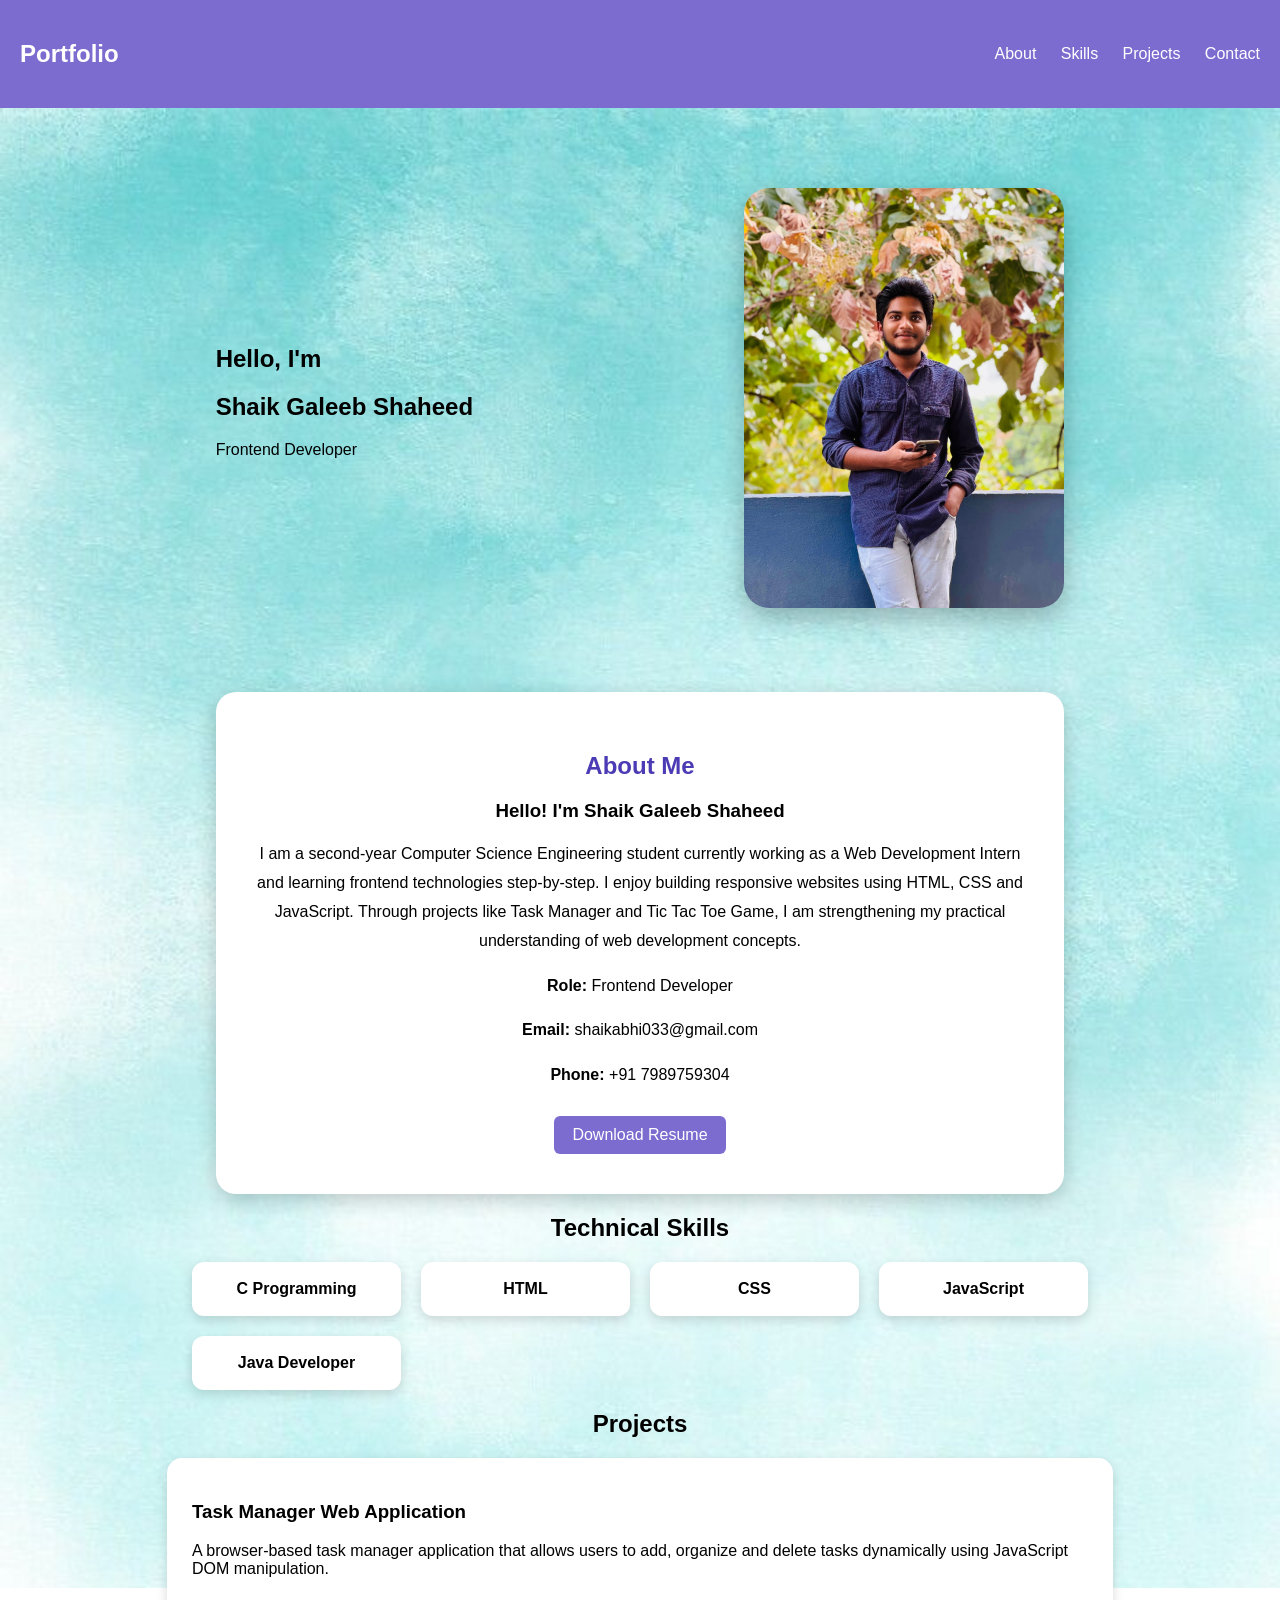
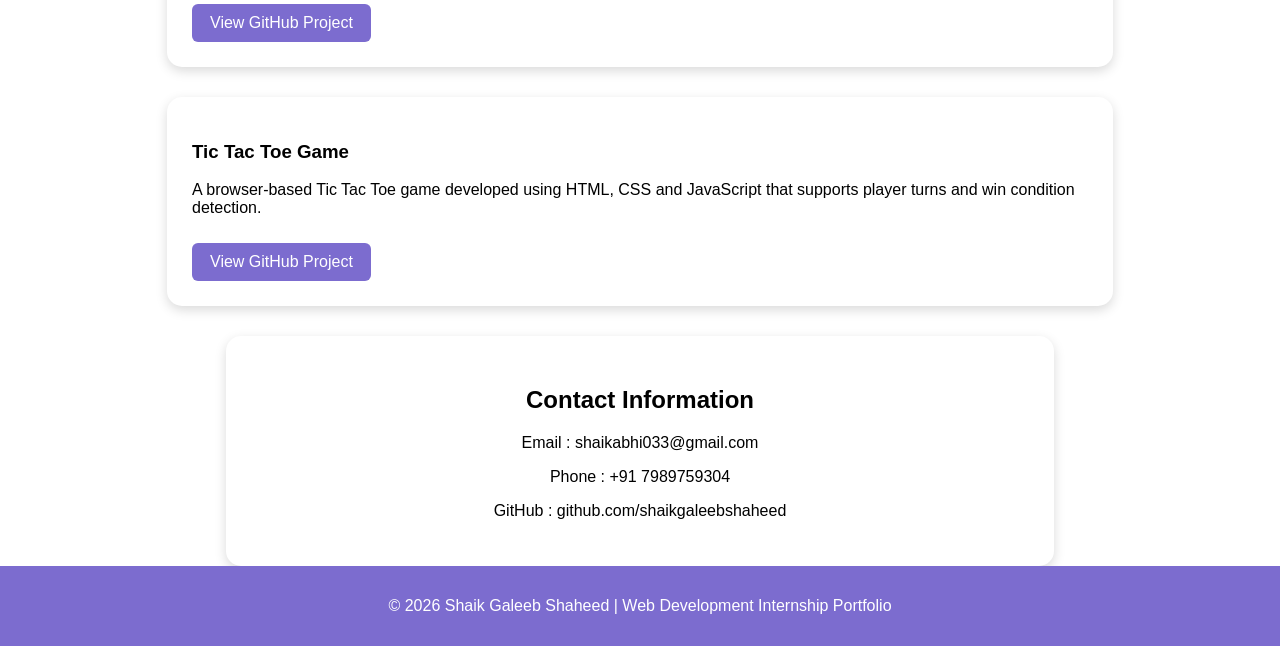
==== Portfolio/index.html @ dfe0958f "Uploaded Portfolio project" ====
<!DOCTYPE html>
<html>

<head>

    <title>Shaik Galeeb Shaheed | Portfolio</title>

    <link rel="stylesheet" href="profolio.css">

</head>

<body>


<!-- HEADER -->

<header class="glass">

    <h2 class="logo">Portfolio</h2>

    <nav>

        <a href="#about">About</a>
        <a href="#skills">Skills</a>
        <a href="#projects">Projects</a>
        <a href="#contact">Contact</a>

    </nav>

</header>



<!-- INTRO SECTION -->

<section class="intro">

    <div class="intro-text">

        <h1>Hello, I'm</h1>

        <h2>Shaik Galeeb Shaheed</h2>

        <p class="role">

            Frontend Developer 

        </p>

    </div>


    <div class="intro-image">

        <img src="mypicture.jpg">

    </div>

</section>



<!-- ABOUT SECTION -->

<section id="about">

    <div class="about-card glass">

        <h2>About Me</h2>

        <h3>Hello! I'm Shaik Galeeb Shaheed</h3>

        <p>

            I am a second-year Computer Science Engineering student
            currently working as a Web Development Intern and learning
            frontend technologies step-by-step.

            I enjoy building responsive websites using HTML, CSS and
            JavaScript. Through projects like Task Manager and Tic Tac Toe
            Game, I am strengthening my practical understanding of web
            development concepts.

        </p>

        <p><strong>Role:</strong> Frontend Developer </p>

        <p><strong>Email:</strong> shaikabhi033@gmail.com</p>

        <p><strong>Phone:</strong> +91 7989759304</p>

        <a href="resume.pdf" download class="btn">

            Download Resume

        </a>

    </div>

</section>



<!-- SKILLS SECTION -->

<section id="skills">

    <h2 class="section-title">Technical Skills</h2>

    <div class="skill-box">

        <div class="skill-card">C Programming</div>

        <div class="skill-card">HTML</div>

        <div class="skill-card">CSS</div>

        <div class="skill-card">JavaScript</div>

        <div class="skill-card">Java Developer</div>

    </div>

</section>



<!-- PROJECT SECTION -->

<section id="projects">

    <h2 class="section-title" align="center">Projects</h2>


    <div class="project glass">

        <h3>Task Manager Web Application</h3>

        <p>

            A browser-based task manager application that allows users
            to add, organize and delete tasks dynamically using
            JavaScript DOM manipulation.

        </p>

        <a href="https://github.com/shaikgaleebshaheed/taskmanager"
           target="_blank"
           class="btn">

           View GitHub Project

        </a>

    </div>



    <div class="project glass">

        <h3>Tic Tac Toe Game</h3>

        <p>

            A browser-based Tic Tac Toe game developed using HTML,
            CSS and JavaScript that supports player turns and win
            condition detection.

        </p>

        <a href="https://github.com/shaikgaleebshaheed/tictactoe"
           target="_blank"
           class="btn">

           View GitHub Project

        </a>

    </div>


</section>



<!-- CONTACT SECTION -->

<section id="contact">

    <div class="contact-card glass">

        <h2>Contact Information</h2>

        <p>Email : shaikabhi033@gmail.com</p>

        <p>Phone : +91 7989759304</p>

        <p>GitHub : github.com/shaikgaleebshaheed</p>

    </div>

</section>



<!-- FOOTER -->

<footer class="glass">

    <p>© 2026 Shaik Galeeb Shaheed | Web Development Internship Portfolio</p>

</footer>


</body>

</html>
---- Portfolio/profolio.css ----
body {

    margin: 0;
    font-family: Arial;

    background-image: url("background.jpg");

    background-size: cover;

    background-position: center;

    background-repeat: no-repeat;

    background-attachment: fixed;

}


/* HEADER */

header {

    display: flex;
    justify-content: space-between;
    align-items: center;

    background-color: #7c6ccf;

    padding: 20px;

}


.logo {

    color: white;
    font-weight: bold;

}


nav a {

    color: white;
    text-decoration: none;
    margin-left: 20px;
    font-weight: 500;

}


nav a:hover {

    color: #2b1f66;

}



/* INTRO SECTION */

.intro {

    display: flex;
    justify-content: space-around;
    align-items: center;

    padding: 80px;

}

.intro-image img {

    width: 320px;      /* increased width */

    height: 420px;     /* increased height */

    object-fit: cover; /* keeps image shape clean */

    border-radius: 25px;

    box-shadow: 0px 10px 25px rgba(0,0,0,0.25);

}



/* ABOUT CARD */

.about-card {

    background: white;

    width: 60%;

    margin: auto;

    padding: 40px;

    border-radius: 20px;

    text-align: center;

    box-shadow: 0px 6px 20px rgba(0,0,0,0.2);

}


.about-card h2 {

    color: #4b3bb5;

}


.about-card p {

    line-height: 1.8;

}



/* SKILLS SECTION */

#skills {

    text-align: center;

}


.skill-box {

    display: grid;

    grid-template-columns: repeat(auto-fit, minmax(200px, 1fr));

    gap: 20px;

    width: 70%;

    margin: auto;

}


.skill-box div {

    background: white;

    padding: 18px;

    border-radius: 12px;

    font-weight: 600;

    box-shadow: 0px 4px 12px rgba(0,0,0,0.15);

    transition: 0.3s;

}


.skill-box div:hover {

    transform: translateY(-6px);

    background: #7c6ccf;

    color: white;

}



/* PROJECT SECTION */

.project {

    width: 70%;

    margin: auto;

    margin-bottom: 30px;

    background: white;

    padding: 25px;

    border-radius: 15px;

    box-shadow: 0px 4px 12px rgba(0,0,0,0.15);

}



/* BUTTON */

.btn {

    display: inline-block;

    margin-top: 10px;

    background: #7c6ccf;

    color: white;

    padding: 10px 18px;

    text-decoration: none;

    border-radius: 6px;

    transition: 0.3s;

}


.btn:hover {

    background: #4b3bb5;

}



/* CONTACT SECTION */

#contact {

    background: white;

    width: 60%;

    margin: auto;

    padding: 30px;

    border-radius: 15px;

    text-align: center;

    box-shadow: 0px 4px 12px rgba(0,0,0,0.15);

}



/* FOOTER */

footer {

    background: #7c6ccf;

    text-align: center;

    padding: 15px;

    color: white;

}
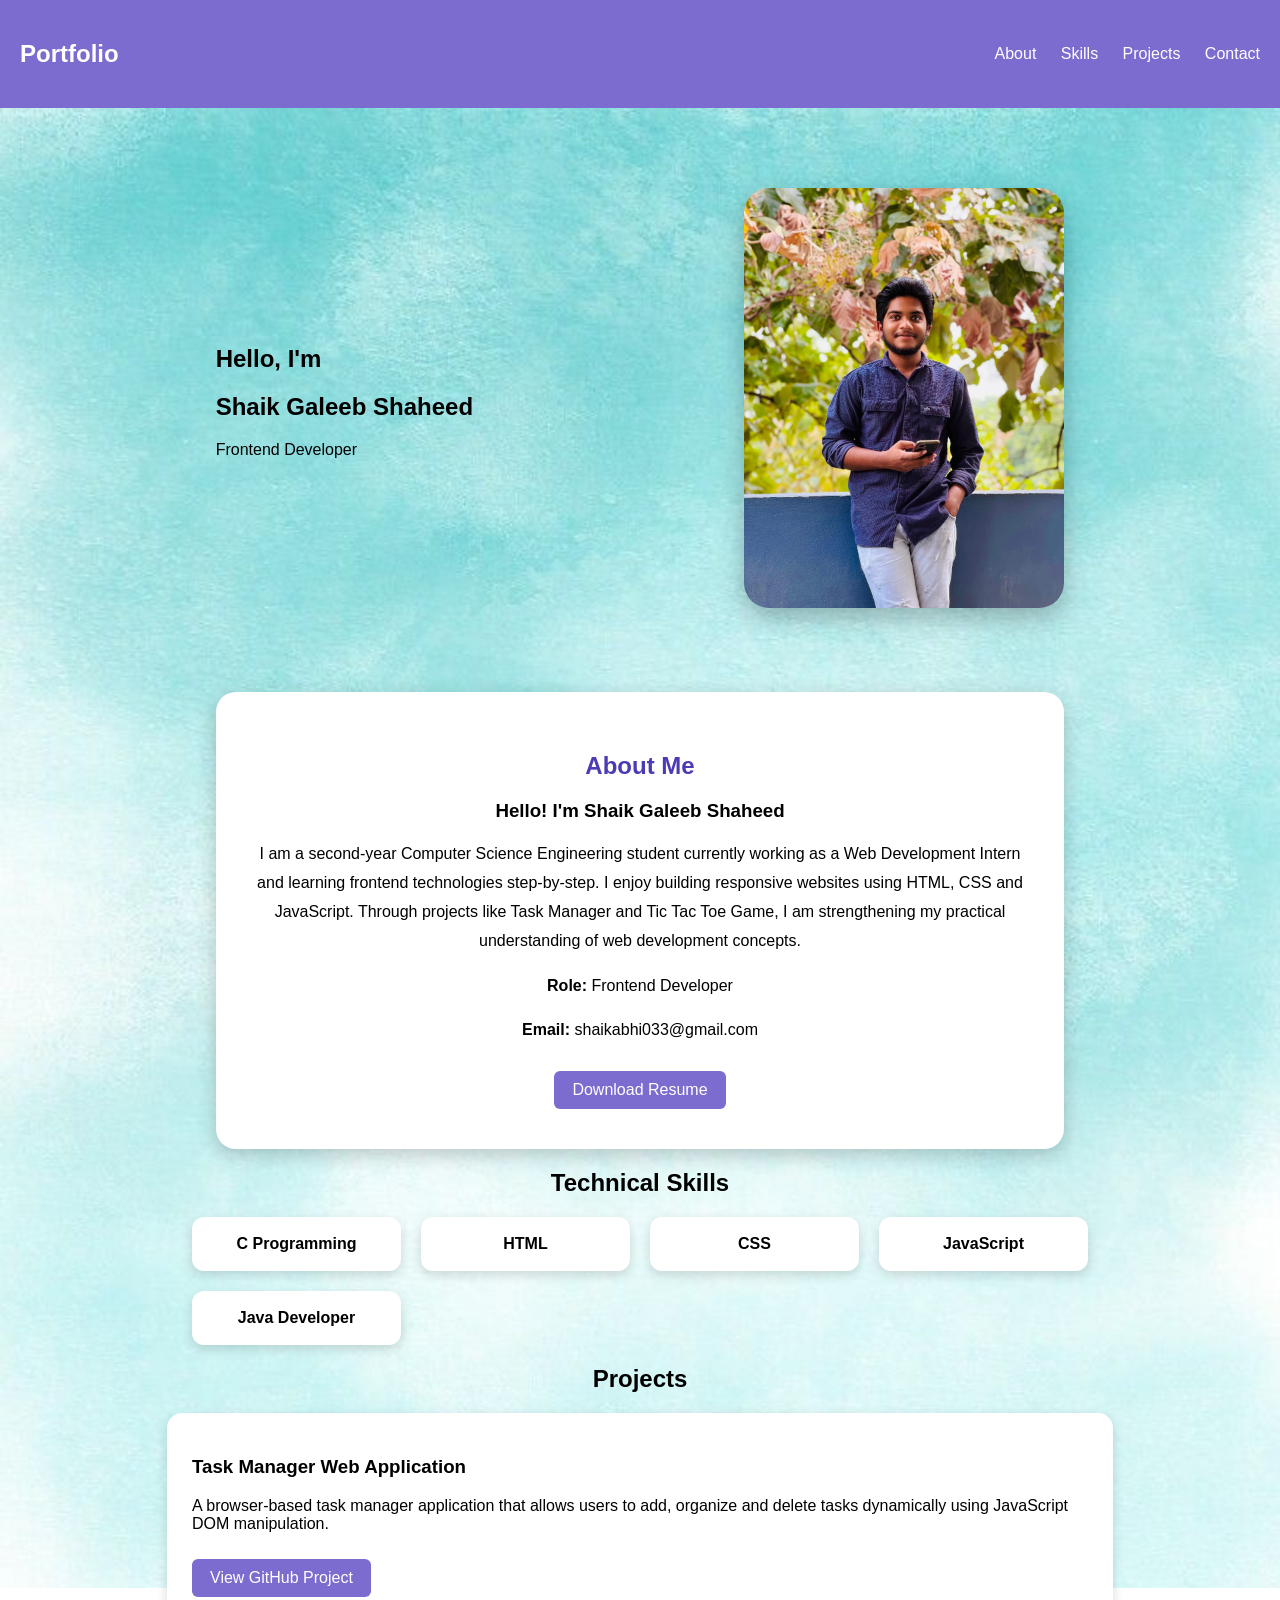
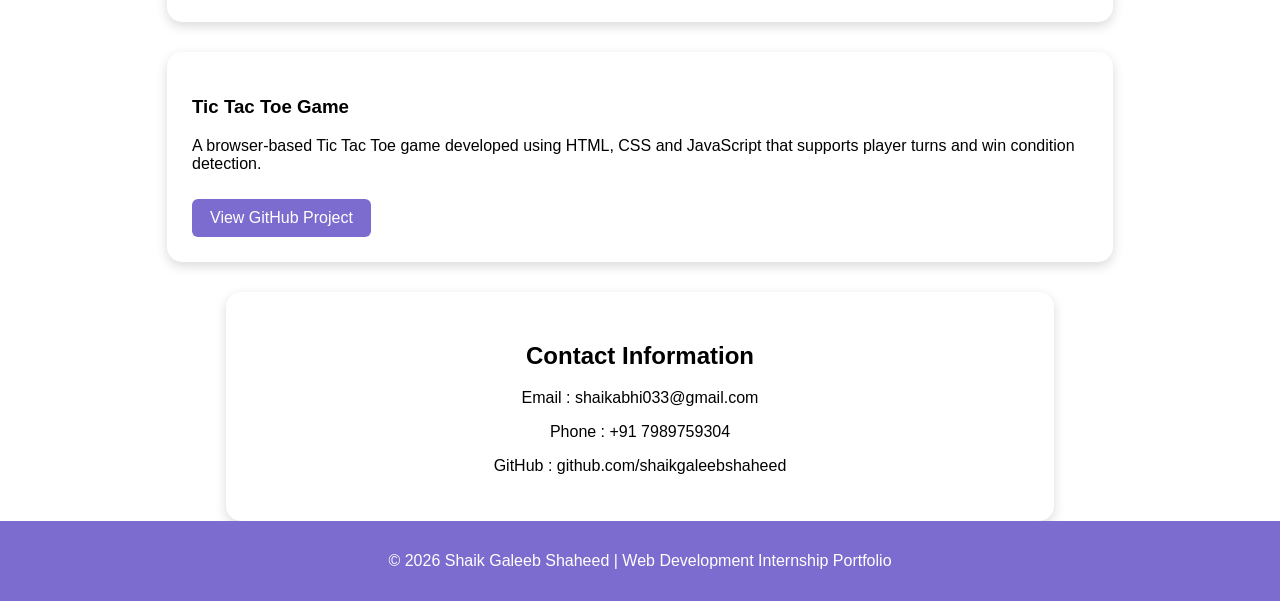
==== commit 8bf1267c: "Update index.html" ====
--- a/Portfolio/index.html
+++ b/Portfolio/index.html
@@ -87,8 +87,6 @@
 
         <p><strong>Email:</strong> shaikabhi033@gmail.com</p>
 
-        <p><strong>Phone:</strong> +91 7989759304</p>
-
         <a href="resume.pdf" download class="btn">
 
             Download Resume
@@ -214,4 +212,4 @@
 
 </body>
 
-</html>+</html>
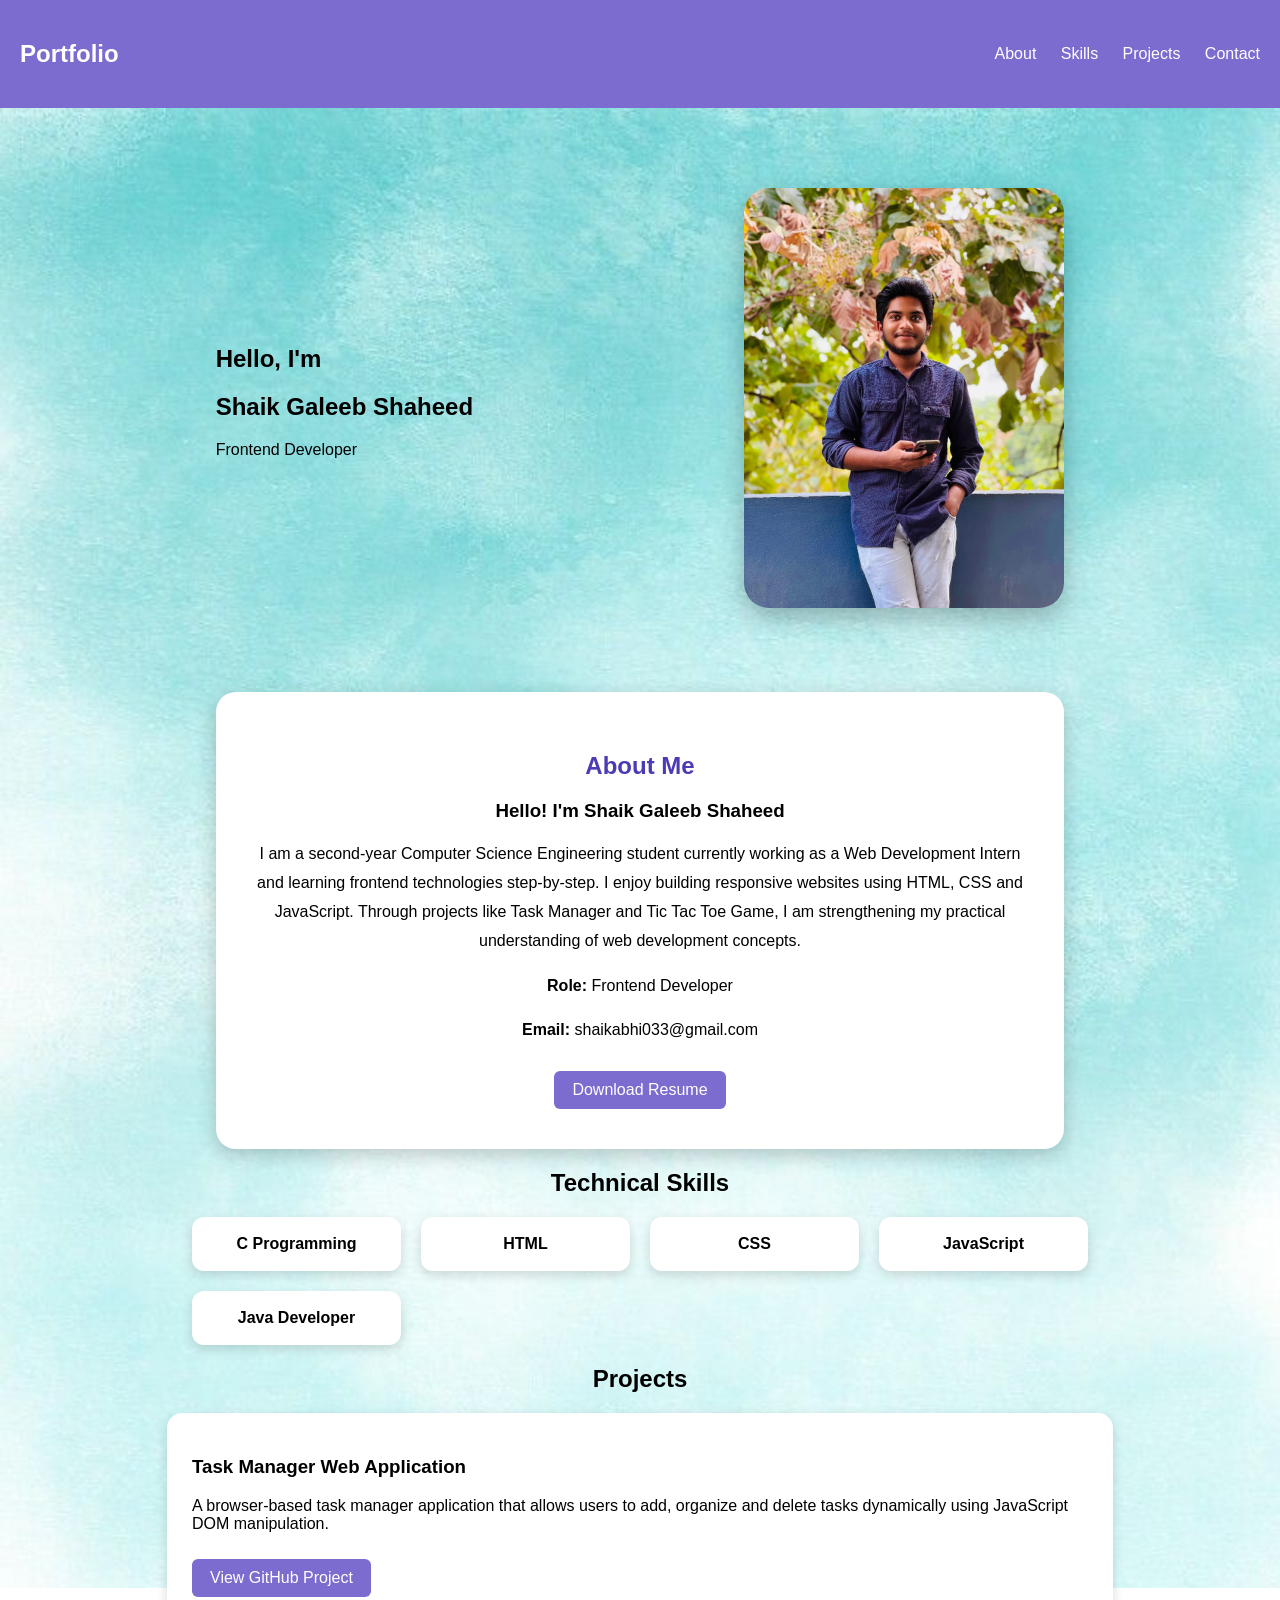
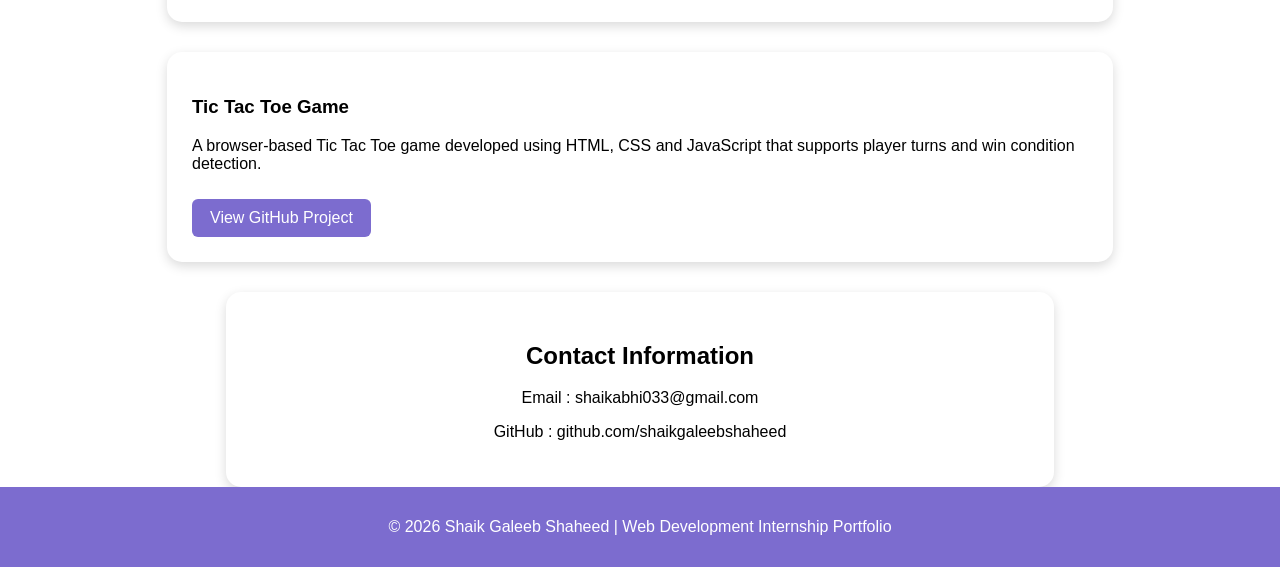
==== commit ec2742e5: "Update index.html" ====
--- a/Portfolio/index.html
+++ b/Portfolio/index.html
@@ -191,8 +191,6 @@
 
         <p>Email : shaikabhi033@gmail.com</p>
 
-        <p>Phone : +91 7989759304</p>
-
         <p>GitHub : github.com/shaikgaleebshaheed</p>
 
     </div>
